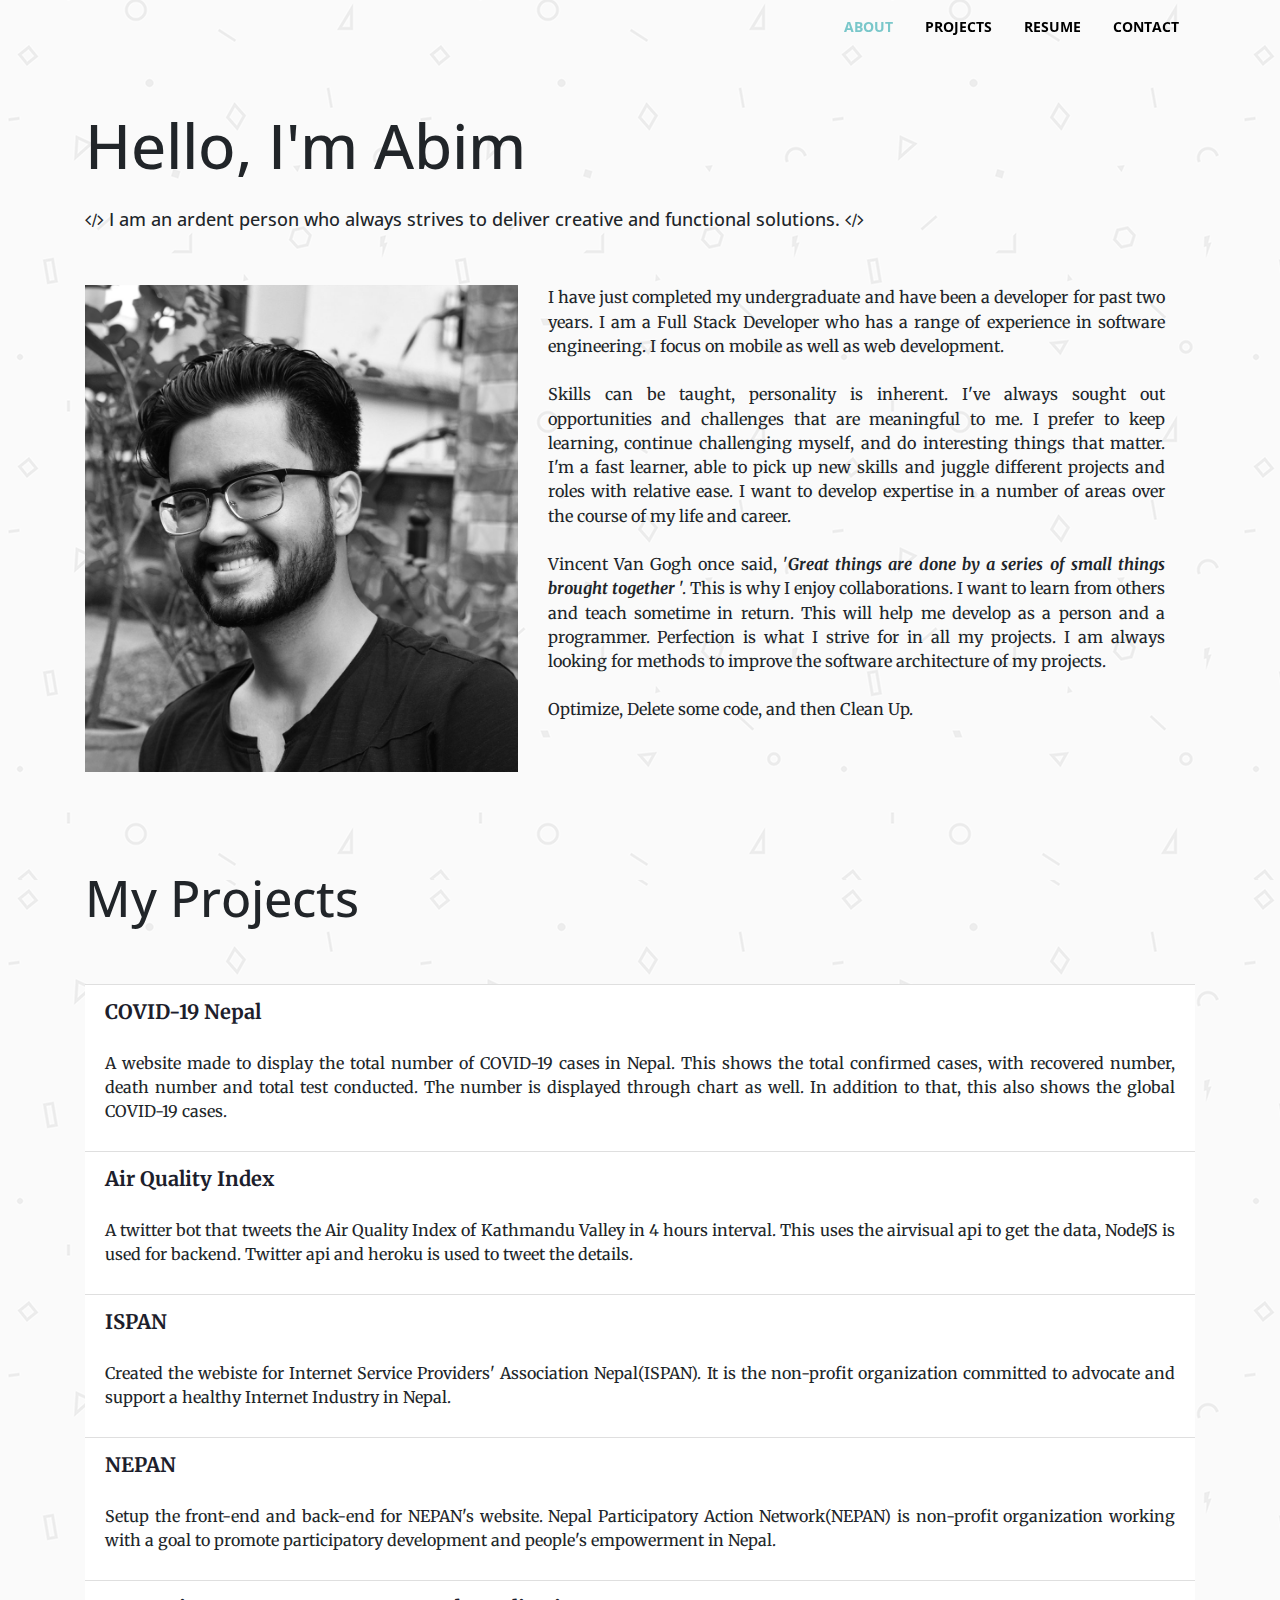
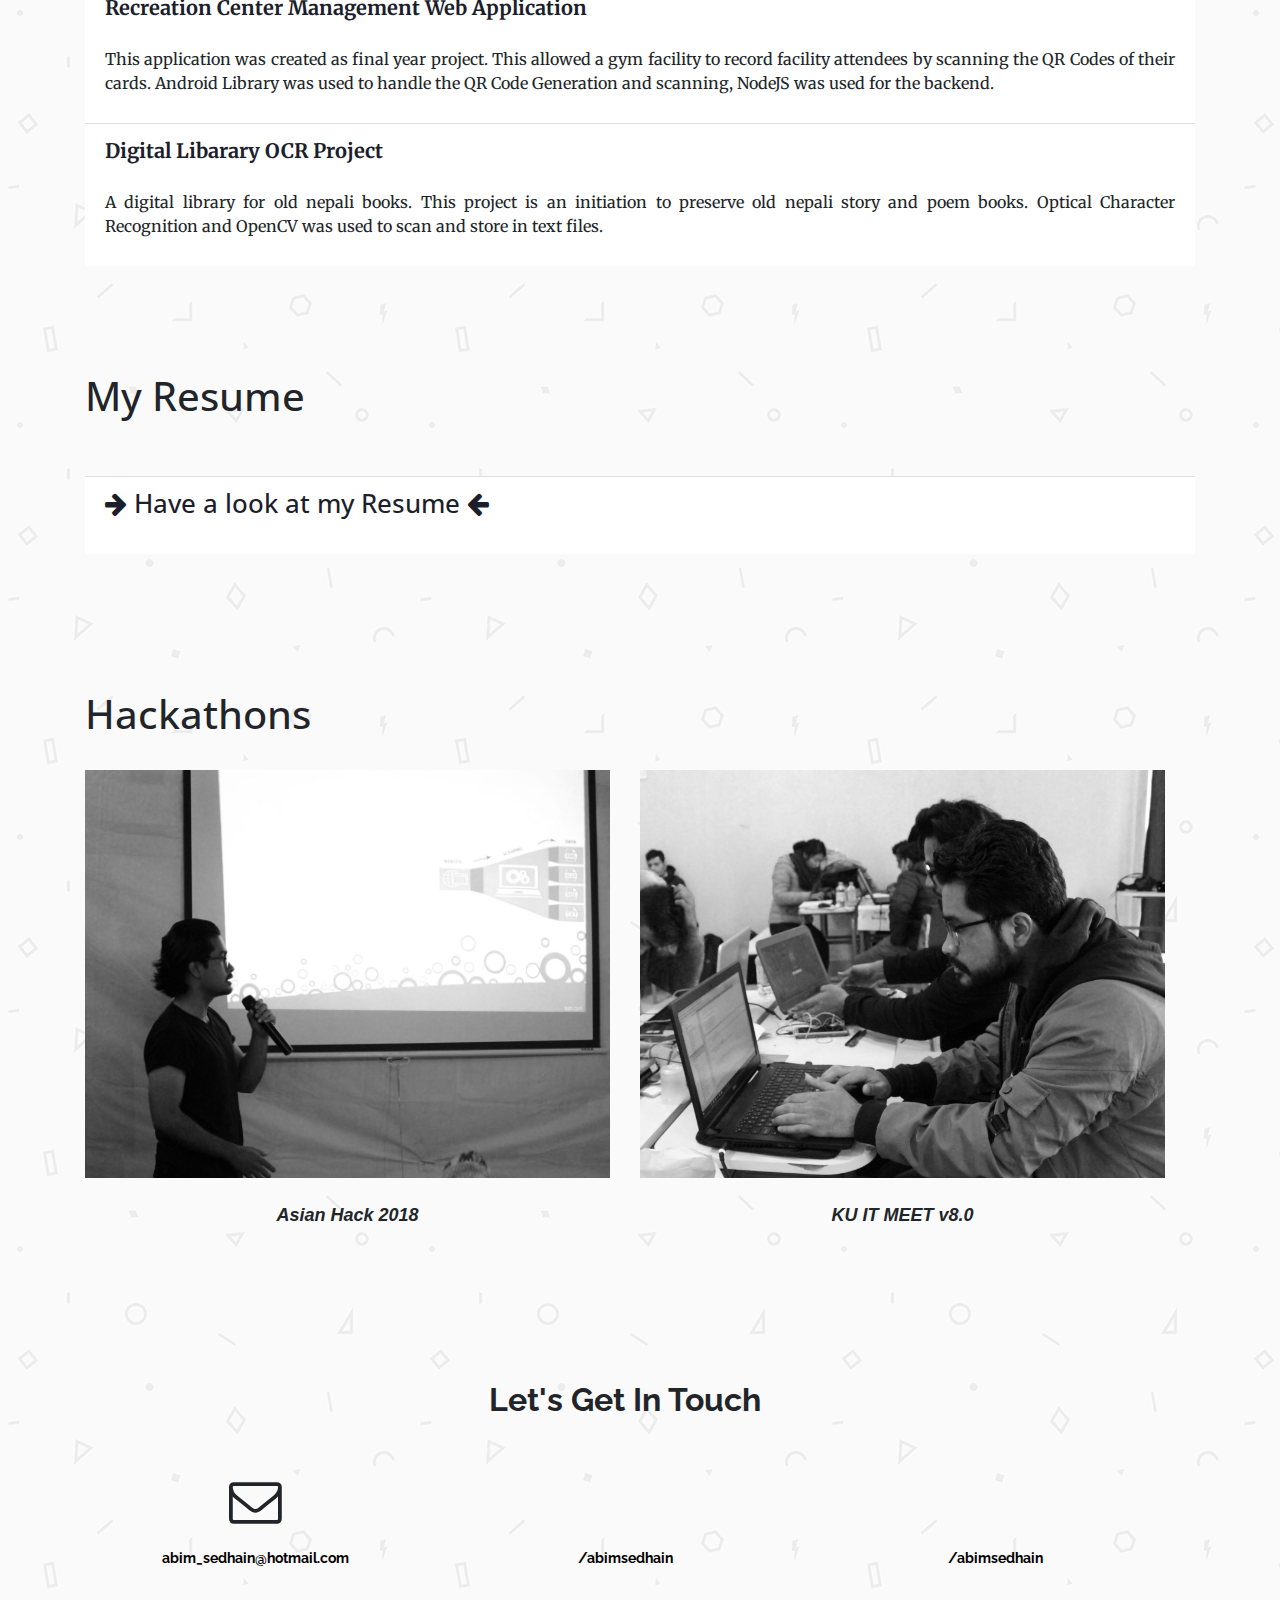
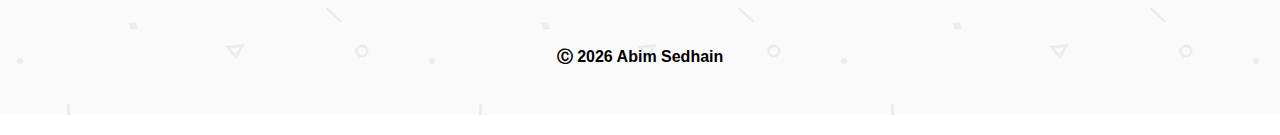
==== index.html @ 64b8253e "updated files to latest version" ====
<!DOCTYPE html>
<html lang="en">

<head>
    <meta charset="utf-8" />
    <meta name="viewport" content="width=device-width, initial-scale=1, shrink-to-fit=yes" />
    <meta name="description" content="Portfolio website, Length: 1 Page" />
    <meta name="author" content="Abim Sedhain" />
    <meta name="keywords" content="software developer, student, portfolio website, graduate student">
    <meta name="robots" content="follow">

    <title>Abim Sedhain</title>

    <!-- Bootstrap core CSS -->

    <link href="vendor/bootstrap/css/bootstrap.min.css" rel="stylesheet" />

    <link rel="icon" href="./favicon.ico" type="image/x-icon" />

    <!-- Custom fonts for this template -->
    <link href="vendor/font-awesome/css/font-awesome.min.css" rel="stylesheet" type="text/css" />
    <link href="https://fonts.googleapis.com/css?family=Open+Sans:300italic,400italic,600italic,700italic,800italic,400,300,600,700,800" rel="stylesheet" type="text/css" />
    <link href="https://fonts.googleapis.com/css?family=Merriweather:400,300,300italic,400italic,700,700italic,900,900italic" rel="stylesheet" type="text/css" />

    <link href="https://fonts.googleapis.com/css?family=Raleway&display=swap" rel="stylesheet" />

    <!-- Custom styles for this template -->
    <link href="./main.css" rel="stylesheet" />

    <link rel="stylesheet" href="css/style.css" />

</head>

<body id="page-top">
    <!-- Navigation -->
    <nav class="navbar navbar-expand-lg navbar-light fixed-top" id="mainNav">
        <div class="container">
            <!-- <a class="navbar-brand js-scroll-trigger" href="#page-top">Start Bootstrap</a> -->

            <button class="navbar-toggler navbar-toggler-right" type="button" data-toggle="collapse" data-target="#navbarResponsive" aria-controls="navbarResponsive" aria-expanded="false" aria-label="Toggle navigation">
        <span class="navbar-toggler-icon"></span>
      </button>
            <div class="collapse navbar-collapse" id="navbarResponsive">
                <ul class="navbar-nav ml-auto">
                    <li class="nav-item">
                        <a class="nav-link js-scroll-trigger" href="#me">About</a>
                    </li>

                    <li class="nav-item">
                        <a class="nav-link js-scroll-trigger" href="#project">Projects</a>
                    </li>

                    <li class="nav-item">
                        <a class="nav-link js-scroll-trigger" href="#resume">Resume</a>
                    </li>

                    <li class="nav-item">
                        <a class="nav-link js-scroll-trigger" href="#contact">Contact</a>
                    </li>
                </ul>
            </div>
        </div>
    </nav>
    <!--NEW IDEA FOR WEBSITE-->

    <section id="me">
        <div class="container" id="main_header">
            <div class="row">
                <h1 class="intro">Hello, I'm Abim</h1>
                <h3 class="text-justify" id="sub-introo">
                    <i class="fa fa-code fa-1x mb-3 sr-contact"></i> I am an ardent person who always strives to deliver creative and functional solutions.
                    <i class="fa fa-code fa-1x mb-3 sr-contact"></i>
                </h3>
            </div>
        </div>
        <br /><br /><br />
        <div class="container">
            <div class="row" id="about_me">
                <div class="col-sm-5">
                    <img src="img/profile.jpg" alt="profile_image" class="prof" />
                </div>

                <div class="col-sm-7">
                    <p class="text-justify" id="my_details">
                        I have just completed my undergraduate and have been a developer for past two years. I am a Full Stack Developer who has a range of experience in software engineering. I focus on mobile as well as web development.
                        <br /><br /> Skills can be taught, personality is inherent. I've always sought out opportunities and challenges that are meaningful to me. I prefer to keep learning, continue challenging myself, and do interesting things that matter.
                        I'm a fast learner, able to pick up new skills and juggle different projects and roles with relative ease. I want to develop expertise in a number of areas over the course of my life and career.
                        <br /><br /> Vincent Van Gogh once said, '<i><strong>Great things are done by a series of small things brought
                together</strong> </i>'. This is why I enjoy collaborations. I want to learn from others and teach sometime in return. This will help me develop as a person and a programmer. Perfection is what I strive for in all my projects. I am always
                        looking for methods to improve the software architecture of my projects.

                        <br /><br /> Optimize, Delete some code, and then Clean Up.
                    </p>
                </div>
            </div>
        </div>
    </section>

    <section id="project">
        <div class="container">
            <h1 class="subfields" id="p0">My Projects</h1>
            <br /><br />
            <ul class="list-group list-group-flush">
                <li class="list-group-item">
                    <a href="https://covidnepal.herokuapp.com/">
                        <span id="p1"> COVID-19 Nepal</span></a>
                    <br /><br />
                    <p class="text-justify">
                        A website made to display the total number of COVID-19 cases in Nepal. This shows the total confirmed cases, with recovered number, death number and total test conducted. The number is displayed through chart as well. In addition to that, this also shows
                        the global COVID-19 cases.
                    </p>
                </li>

                <li class="list-group-item">
                    <a href="https://twitter.com/ktm_aqi">
                        <span id="p2">Air Quality Index</span>
                    </a>
                    <br /><br />
                    <p class="text-justify">
                        A twitter bot that tweets the Air Quality Index of Kathmandu Valley in 4 hours interval. This uses the airvisual api to get the data, NodeJS is used for backend. Twitter api and heroku is used to tweet the details.
                    </p>
                </li>

                <li class="list-group-item">
                    <a href="https://ispan.net.np/"> <span id="p3"> ISPAN </span></a>
                    <br /><br />
                    <p class="text-justify">
                        Created the webiste for Internet Service Providers' Association Nepal(ISPAN). It is the non-profit organization committed to advocate and support a healthy Internet Industry in Nepal.
                    </p>
                </li>

                <li class="list-group-item">
                    <a href="#"> <span id="p4"> NEPAN </span></a>
                    <br /><br />
                    <p class="text-justify">
                        Setup the front-end and back-end for NEPAN's website. Nepal Participatory Action Network(NEPAN) is non-profit organization working with a goal to promote participatory development and people's empowerment in Nepal.
                    </p>
                </li>

                <li class="list-group-item">
                    <a href="#">
                        <span id="p5"> Recreation Center Management Web Application</span></a>
                    <br /><br />
                    <p class="text-justify">
                        This application was created as final year project. This allowed a gym facility to record facility attendees by scanning the QR Codes of their cards. Android Library was used to handle the QR Code Generation and scanning, NodeJS was used for the backend.
                    </p>
                </li>

                <li class="list-group-item">
                    <a href="#"> <span id="p6"> Digital Libarary OCR Project </span></a>
                    <br /><br />
                    <p class="text-justify">
                        A digital library for old nepali books. This project is an initiation to preserve old nepali story and poem books. Optical Character Recognition and OpenCV was used to scan and store in text files.
                    </p>
                </li>
            </ul>
        </div>
    </section>

    <section id="resume">
        <div class="container">
            <h1 class="subfields">My Resume</h1>
            <br /><br />
            <ul class="list-group list-group-flush">
                <li class="list-group-item">
                    <a href="resume/Resume.pdf">
                        <h3 class="sub-intro">
                            <i class="fa fa-arrow-right fa-1x mb-3 sr-contact"></i> Have a look at my Resume
                            <i class="fa fa-arrow-left fa-1x mb-3 sr-contact"></i>
                        </h3>
                    </a>
                </li>
            </ul>
        </div>
    </section>

    <section id="photos">
        <div class="container" id="sub_photos">
            <h1 class="subfields">Hackathons</h1>
            <br />
            <div class="row">
                <div class="col">
                    <img src="img/hackathon1.jpg" alt="Asian Hack 2018" class="prof" />
                </div>
                <div class="col">
                    <img src="img/hackathon2.jpg" alt="KU IT Meet v8.0" class="prof" />
                </div>
            </div>
            <br />
            <div class="row">
                <div class="col">
                    <p class="text-center" id="hackathon">Asian Hack 2018</p>
                </div>

                <div class="col">
                    <p class="text-center" id="hackathon">KU IT MEET v8.0</p>
                </div>
            </div>
        </div>
    </section>

    <!--CONTACT SECTION-->

    <section id="contact">
        <div class="container">
            <div class="row">
                <div class="col-lg-8 mx-auto text-center">
                    <h2 class="section-heading" id="intouch">Let's Get In Touch</h2>
                    <br /><br />
                </div>
            </div>

            <div class="row raleway-projects">
                <!--MAIL SECTION-->
                <div class="col-lg-4 mr-auto text-center">
                    <i class="fa fa-envelope-o fa-3x mb-3 sr-contact"></i>
                    <p>
                        <a id="mail" href="mailto:abim_sedhain@hotmail.com">abim_sedhain@hotmail.com</a>
                    </p>
                </div>
                <!--LINKEDIN SECTION-->
                <div class="col-lg-4 ml-auto text-center">
                    <i class="fa fa-linkedin-square fa-3x mb-3 sr-contact"></i>
                    <p>
                        <a id="linkedin" href="https://www.linkedin.com/in/abimsedhain/" target="_blank" rel="noopener">/abimsedhain</a>
                    </p>
                </div>
                <!--GITHUB SECTION-->
                <div class="col-lg-4 mr-auto text-center">
                    <i class="fa fa-github fa-3x mb-3 sr-contact"></i>
                    <p>
                        <a id="github" href="https://github.com/abimsedhain" target="_blank" rel="noopener">/abimsedhain</a>
                    </p>
                </div>
            </div>
        </div>
    </section>

    <p class="copyright"> &#9400;
        <span id="fullYear"></span> Abim Sedhain
    </p>

    <!-- Bootstrap core JavaScript -->
    <script src="vendor/jquery/jquery.min.v3.5.1.js"></script>

    <script src="vendor/bootstrap/js/bootstrap.bundle.min.js"></script>

    <!-- Plugin JavaScript -->
    <script src="vendor/jquery-easing/jquery.easing.min.js"></script>
    <script src="vendor/scrollreveal/scrollreveal.min.js"></script>

    <!-- Custom scripts for this template -->
    <script src="js/creative.min.js"></script>
    <script src="js/app.js"></script>
</body>

</html>
---- main.css ----
body,
html {
  width: 100%;
  height: 100%;
background-image: url("../img/geometry.png"); }

body {
  font-family: 'Merriweather', 'Helvetica Neue', Arial, sans-serif; }

hr {
  max-width: 50px;
  border-width: 3px;
  border-color: #79c7ca; }

hr.light {
  border-color: #f4f4f4; }

a {
  color: #1d1e2c;
  -webkit-transition: all 0.2s;
  -moz-transition: all 0.2s;
  transition: all 0.2s; }
  a:hover {
    color: #106299; }

h1,
h2,
h3,
h4,
h5,
h6 {
  font-family: 'Open Sans', 'Helvetica Neue', Arial, sans-serif; }

.intro{
  font-size:3.9em !important;
  margin-left: 15px;
}

.sub-intro{
  font-size:1.6em !important;
}

#sub-introo{
  font-size:1.1em !important;
  margin-left: 15px;
  margin-top:18px;

}

#my_details{
  font-size:1.01em !important;
}

.prof{
  height:100% !important;
  width: 100% !important;
}

.row{
  width:100%;
}


.bio-paragraph{
  font-family: 'Raleway', sans-serif;
  font-size: 95% !important;
}

.main-intro{
  text-shadow: 2px 4px 3px rgba(0,0,0,0.5);
}

.subheading-intro{
  text-shadow: 2px 4px 3px rgba(0,0,0,0.3);
  font-size: 110% !important;
}

.emphasize{
  color:#106299;
  font-weight: bold;
}

.new-bg{
  background-color: #79C7CA;
}

.raleway{
  font-family: 'Raleway', sans-serif !important;
}

.raleway-big{
    font-family: 'Raleway', sans-serif !important;
    font-weight: bold;
}

.raleway-projects{
    font-family: 'Raleway', sans-serif !important;
    font-size: 110% !important;
}

.text-lite{
  font-weight:lighter;
}

.skill-title{
  font-size: 110% !important;
}

.project-description{
  margin-left: 10px;
  margin-right: 10px;
}

.epro-list{
  text-align: center

}

.hint-text{
  font-size: 95%;
}

.portfolio-heading{
  padding-top: 50px;
}

.project-line{
  padding-top: 20px;
}

.bg-primary {
  background: rgb(69,169,218);
  background: linear-gradient(0deg, rgba(69,169,218,1) 0%, rgba(52,139,187,0.9612044646960347) 80%); }

.bg-dark {
  background: rgb(34,193,195);
background: linear-gradient(47deg, rgba(34,193,195,1) 0%, rgba(40,127,207,1) 27%, rgba(56,199,236,1) 96%); }

  .projects { background: rgb(201,201,201);
    background: linear-gradient(0deg, rgba(201,201,201,1) 0%, rgba(223,223,223,1) 37%, rgba(255,255,255,0.9612044646960347) 80%); 
}

.text-faded {
  color: rgba(255, 255, 255, 0.7); }

.modal-body{
  background-color: #f9f9f9;
}

.modal-title{
  font-weight:600;
}

.links-group{

  padding-bottom: 3%;
}

.project-link{
  text-align: left;
}

.pic-sub-title{
  text-align: center;
  padding-top: 1%;
  font-style: italic;
  color: #444444;
}

.project-link-second{
  text-align: left;
  padding-left: 5%;
}

.screen-shot{
  padding-top: 2%;
  width: 100%;
  height: auto;
  border-color: black;
  -webkit-filter: drop-shadow(5px 5px 5px #222 );
filter: drop-shadow(5px 5px 5px #222);
}

.mobile-screen-shot{
  height: auto;
  width: auto;
  max-width: 130px;
  float: left;
  padding-right: 5%;
  padding-top: 15px;
  padding-bottom: 10px;
}

.mobile-screen-shot-epro{
  height: auto;
  width: auto;
  max-width: 120px;
  float: left;
  padding-right: 5%;
  padding-top: 15px;
  padding-bottom: 10px;
}

.mobile-screen-shot-mappy{
  height: auto;
  width: auto;
  max-width: 120px;
  float: left;
  padding-right: 5%;
  padding-top: 5%;
}

.mobile-screen-shot-wireframe{
  height: auto;
  width: auto;
  max-width: 120px;
  float: left;
  /* margin: 10px 0px 0px 0px; */
  padding-right: 5%;
  padding-top: 15px;
  padding-bottom: 10px;
}

.mobile-ss-container{
  margin-left: 10%;
  margin-right: 4%;
  padding-top: 3%;
}

.resume-text{
  font-size: 140%;
}

.text-white{
  color: white;
}

.linkIcon{
  color: black;
}

.text-background-color{
  background: rgba(0, 0, 0, .5);
}

.text-enlarge{
  font-size: 110%;
}

.copyright{
  font-size: 90%;
  color: grey;
  text-align: center;
}

section {
  padding: 8rem 0; }

.section-heading {
  font-family: 'Raleway', sans-serif;
  margin-top: 0;
  font-size: 140%;
}

::-moz-selection {
  color: #f4f4f4;
  background: #212529;
  text-shadow: none; }

::selection {
  color: #f4f4f4;
  background: #212529;
  text-shadow: none; }

img::selection {
  color: #f4f4f4;
  background: transparent; }

img::-moz-selection {
  color: #f4f4f4;
  background: transparent; }

body {
  -webkit-tap-highlight-color: #212529; }

#mainNav {
  background-color: transparent;
  font-family: 'Open Sans', 'Helvetica Neue', Arial, sans-serif;
  -webkit-transition: all 0.2s;
  -moz-transition: all 0.2s;
  transition: all 0.2s; }
  #mainNav .navbar-brand {
    font-weight: 700;
    text-transform: uppercase;
    color: #79c7ca;
    font-family: 'Open Sans', 'Helvetica Neue', Arial, sans-serif; }
    #mainNav .navbar-brand:focus, #mainNav .navbar-brand:hover {
      color: #79c7ca; }
  #mainNav .navbar-nav > li.nav-item > a.nav-link,
  #mainNav .navbar-nav > li.nav-item > a.nav-link:focus {
    font-size: .9rem;
    font-weight: 700;
    text-transform: uppercase;
    color: #212529; }
    #mainNav .navbar-nav > li.nav-item > a.nav-link:hover,
    #mainNav .navbar-nav > li.nav-item > a.nav-link:focus:hover {
      color: #505355; }
    #mainNav .navbar-nav > li.nav-item > a.nav-link.active,
    #mainNav .navbar-nav > li.nav-item > a.nav-link:focus.active {
      color: #79c7ca !important;
      background-color: transparent; }
      #mainNav .navbar-nav > li.nav-item > a.nav-link.active:hover,
      #mainNav .navbar-nav > li.nav-item > a.nav-link:focus.active:hover {
        background-color: transparent; }
  @media (min-width: 992px) {

    #mainNav {
      border-color: transparent;
      background-color: transparent; }
      #mainNav .navbar-brand {
        color: rgba(255, 255, 255, 0.7); }
        #mainNav .navbar-brand:focus, #mainNav .navbar-brand:hover {
          color: #f4f4f4; }
      #mainNav .navbar-nav > li.nav-item > a.nav-link {
        padding: 0.5rem 1rem; }
      #mainNav .navbar-nav > li.nav-item > a.nav-link,
      #mainNav .navbar-nav > li.nav-item > a.nav-link:focus {
        color: black }
        #mainNav .navbar-nav > li.nav-item > a.nav-link:hover,
        #mainNav .navbar-nav > li.nav-item > a.nav-link:focus:hover {
          color: #0e103d; }
      #mainNav.navbar-shrink {
        border-bottom: 1px solid rgba(33, 37, 41, 0.1);
        background-color: #f4f4f4; }
        #mainNav.navbar-shrink .navbar-brand {
          color: #79c7ca; }
          #mainNav.navbar-shrink .navbar-brand:focus, #mainNav.navbar-shrink .navbar-brand:hover {
            color: #79c7ca; }
        #mainNav.navbar-shrink .navbar-nav > li.nav-item > a.nav-link,
        #mainNav.navbar-shrink .navbar-nav > li.nav-item > a.nav-link:focus {
          color: #212529; }
          #mainNav.navbar-shrink .navbar-nav > li.nav-item > a.nav-link:hover,
          #mainNav.navbar-shrink .navbar-nav > li.nav-item > a.nav-link:focus:hover {
            color: #79c7ca; } }

header.masthead {
  padding-top: 10rem;
  padding-bottom: calc(10rem - 56px);
  background-image: url("./img/header.jpg");
  background-position: center top;
  -webkit-background-size: cover;
  -moz-background-size: cover;
  -o-background-size: cover;
  background-size: cover; }
  header.masthead hr {
    margin-top: 30px;
    margin-bottom: 30px; }
  header.masthead h1 {
    font-size: 2rem; }
  header.masthead p {
    font-weight: 300; }
  @media (min-width: 768px) {
    header.masthead p {
      font-size: 1.15rem; } }
  @media (min-width: 992px) {

    .mobile-screen-shot{
      height: auto;
      width: auto;
      max-width: 200px;
      float: left;
      margin: 4px 10px 0px 0px;
      padding-right: 3%;
    }

    .mobile-screen-shot-wireframe{
      height: auto;
      width: auto;
      max-width: 250px;
      float: left;
      margin: 4px 10px 0px 0px;
      padding-right: 3%;
      padding-bottom: 3%;
    }

    .mobile-screen-shot-epro{
      height: auto;
      width: auto;
      max-width: 225px;
      float: left;
      margin: 4px 10px 0px 0px;
      padding-right: 3%;
      padding-bottom: 10px;
    }

    .mobile-screen-shot-mappy{
      height: auto;
      width: auto;
      max-width: 350px;
      float: left; margin: 4px 10px 0px 0px;
      padding-right: 3%;
    }

    .subheading-intro{
      text-shadow: 2px 4px 3px rgba(0,0,0,0.3);
      font-size: 125% !important;
    }

    .section-heading {
      font-family: 'Raleway', sans-serif;
      margin-top: 0;
      font-size: 200%;
    }

    .bio-paragraph{
      font-family: 'Raleway', sans-serif;
      font-size: 130% !important;
    }

    .skill-title{
      font-size: 150% !important;
    }

    .resume-text{
      font-size: 200%;
    }

    header.masthead {
      height: 100vh;
      min-height: 650px;
      padding-top: 0;
      padding-bottom: 0; }
      header.masthead h1 {
        font-size: 3rem; } }
  @media (min-width: 1200px) {
    header.masthead h1 {
      font-size: 4rem; } }

.service-box {
  max-width: 400px; }

.portfolio-box {
    /* position: relative; */
  /* display: block; */
  max-width: 650px;
  margin: 0 auto;
}
  .portfolio-box .portfolio-box-caption {
    position: absolute;
    bottom: 0;
    display: block;
    width: 100%;
    height: 100%;
    text-align: center;
    opacity: 0;
    color: #f4f4f4;
    background: rgba(121, 199, 202, 0.9);
    -webkit-transition: all 0.2s;
    -moz-transition: all 0.2s;
    transition: all 0.2s; }
    .portfolio-box .portfolio-box-caption .portfolio-box-caption-content {
      position: absolute;
      top: 50%;
      width: 100%;
      transform: translateY(-50%);
      text-align: center; }
      .portfolio-box .portfolio-box-caption .portfolio-box-caption-content .project-category,
      .portfolio-box .portfolio-box-caption .portfolio-box-caption-content .project-name {
        padding: 0 15px;
        font-family: 'Open Sans', 'Helvetica Neue', Arial, sans-serif; }
      .portfolio-box .portfolio-box-caption .portfolio-box-caption-content .project-category {
        font-size: 14px;
        font-weight: 600;
        text-transform: uppercase; }
      .portfolio-box .portfolio-box-caption .portfolio-box-caption-content .project-name {
        font-size: 18px; }
  .portfolio-box:hover .portfolio-box-caption {
    opacity: 1; }
  .portfolio-box:focus {
    outline: none; }
  @media (min-width: 768px) {
    .portfolio-box .portfolio-box-caption .portfolio-box-caption-content .project-category {
      font-size: 16px; }
    .portfolio-box .portfolio-box-caption .portfolio-box-caption-content .project-name {
      font-size: 22px; }
       }



.text-primary {
  color: #0b3c5d !important; }

.btn {
  font-weight: 700;
  text-transform: uppercase;
  border: none;
  border-radius: 300px;
  font-family: 'Open Sans', 'Helvetica Neue', Arial, sans-serif; }

.btn-xl {
  padding: 1rem 2rem; }

.btn-primary {
  background-color: #79c7ca;
  border-color: #79c7ca; }
  .btn-primary:hover, .btn-primary:focus, .btn-primary:active {
    color: #f4f4f4;
    background-color: #0b3c5d !important; }


    
#me{
  margin-top: -20px;
  margin-bottom: -160px;
}

#main_header{
  margin-bottom: -40px;
}

#project{
  margin-bottom: -150px;
}

#resume{
  margin-bottom: -120px;
}

#contact{
  margin-bottom: -220px;
}

#sub_photos{
  margin-bottom: -120px;
}
---- css/style.css ----
#p1,
#p2,
#p3,
#p4,
#p5,
#p6 {
    font-size: 20px;
    font-weight: bolder;
}

.copyright {
    margin-top: 150px;
    font-size: 16px;
    font-weight: bold;
    color: black;
    font-family: Arial, Helvetica, sans-serif;
}

#mail,
#linkedin,
#github {
    font-size: 14px;
    font-weight: bold;
    color: black;
}

#intouch {
    font-weight: bolder;
}

#p0 {
    font-size: 50px;
}

#hackathon {
    font-size: 18px;
    font-style: italic;
    font-weight: bold;
    font-family: Arial, Helvetica, sans-serif;
    text-align: center;
}
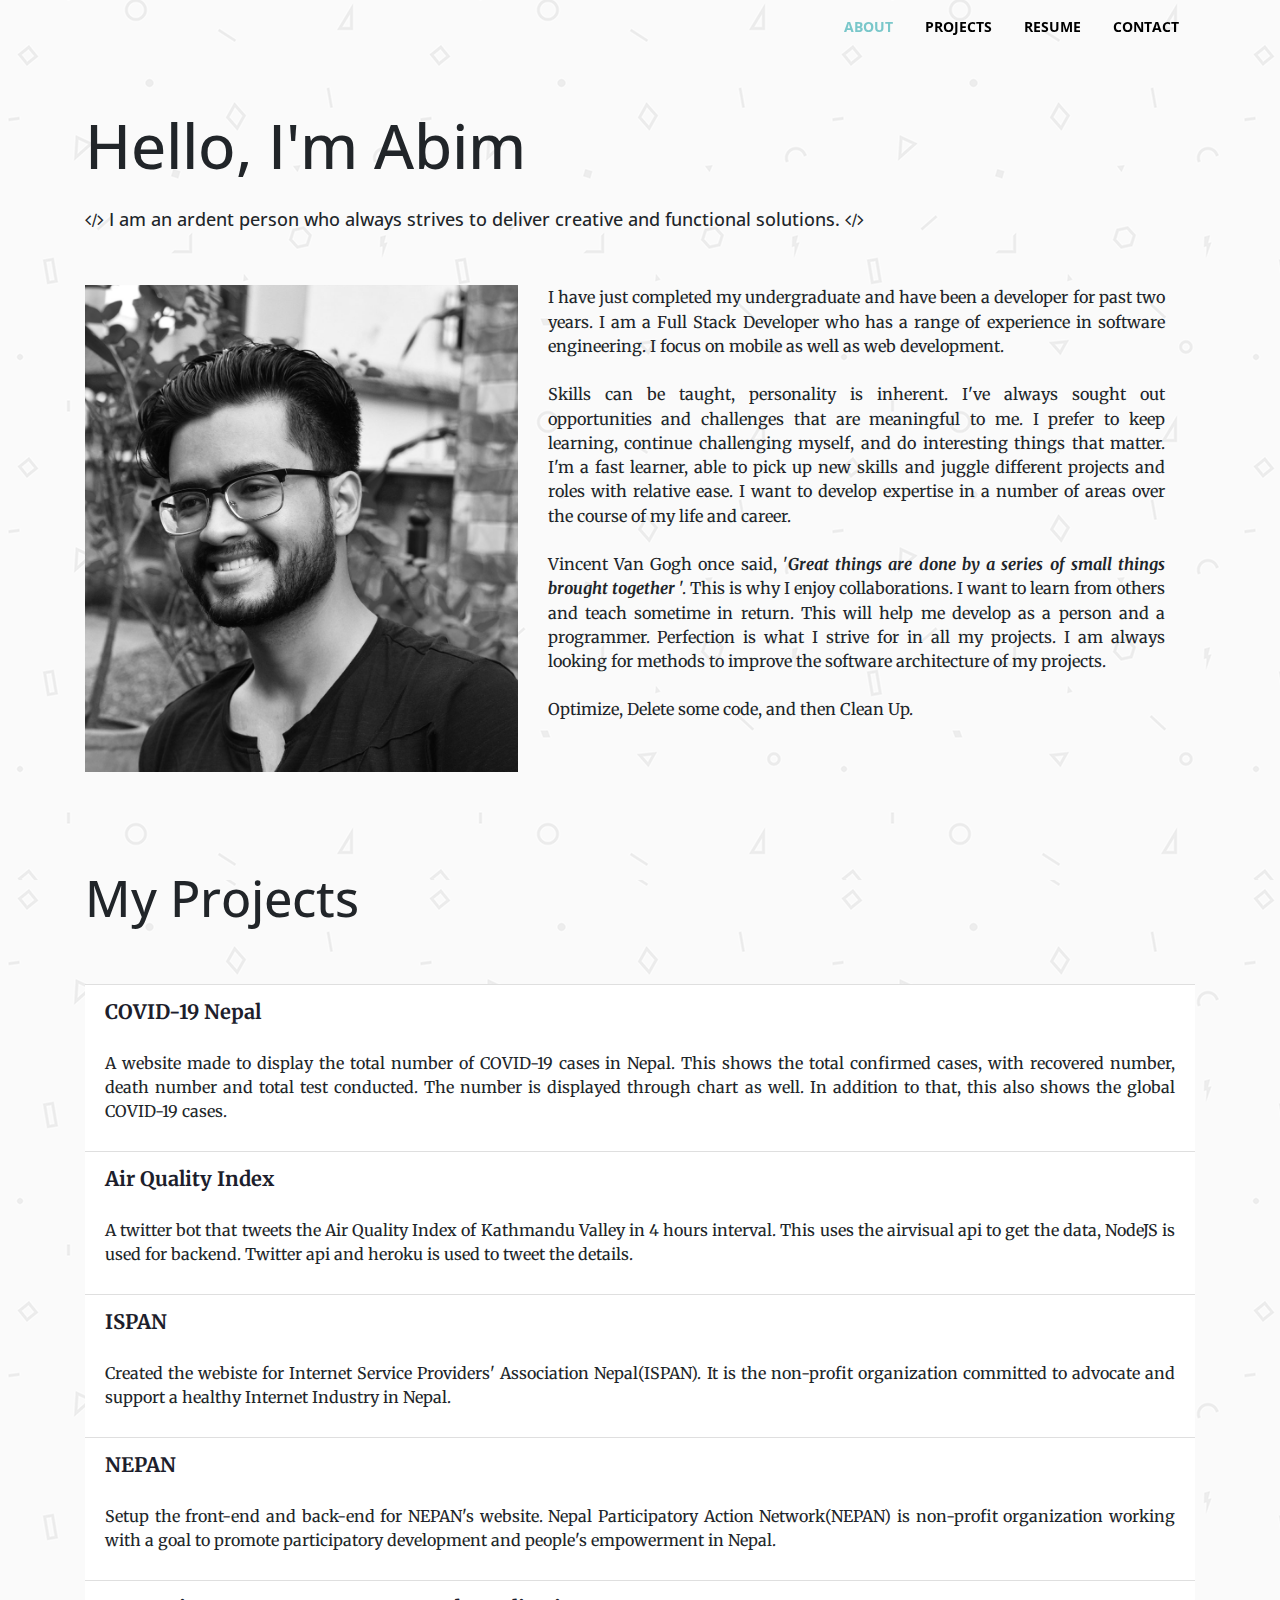
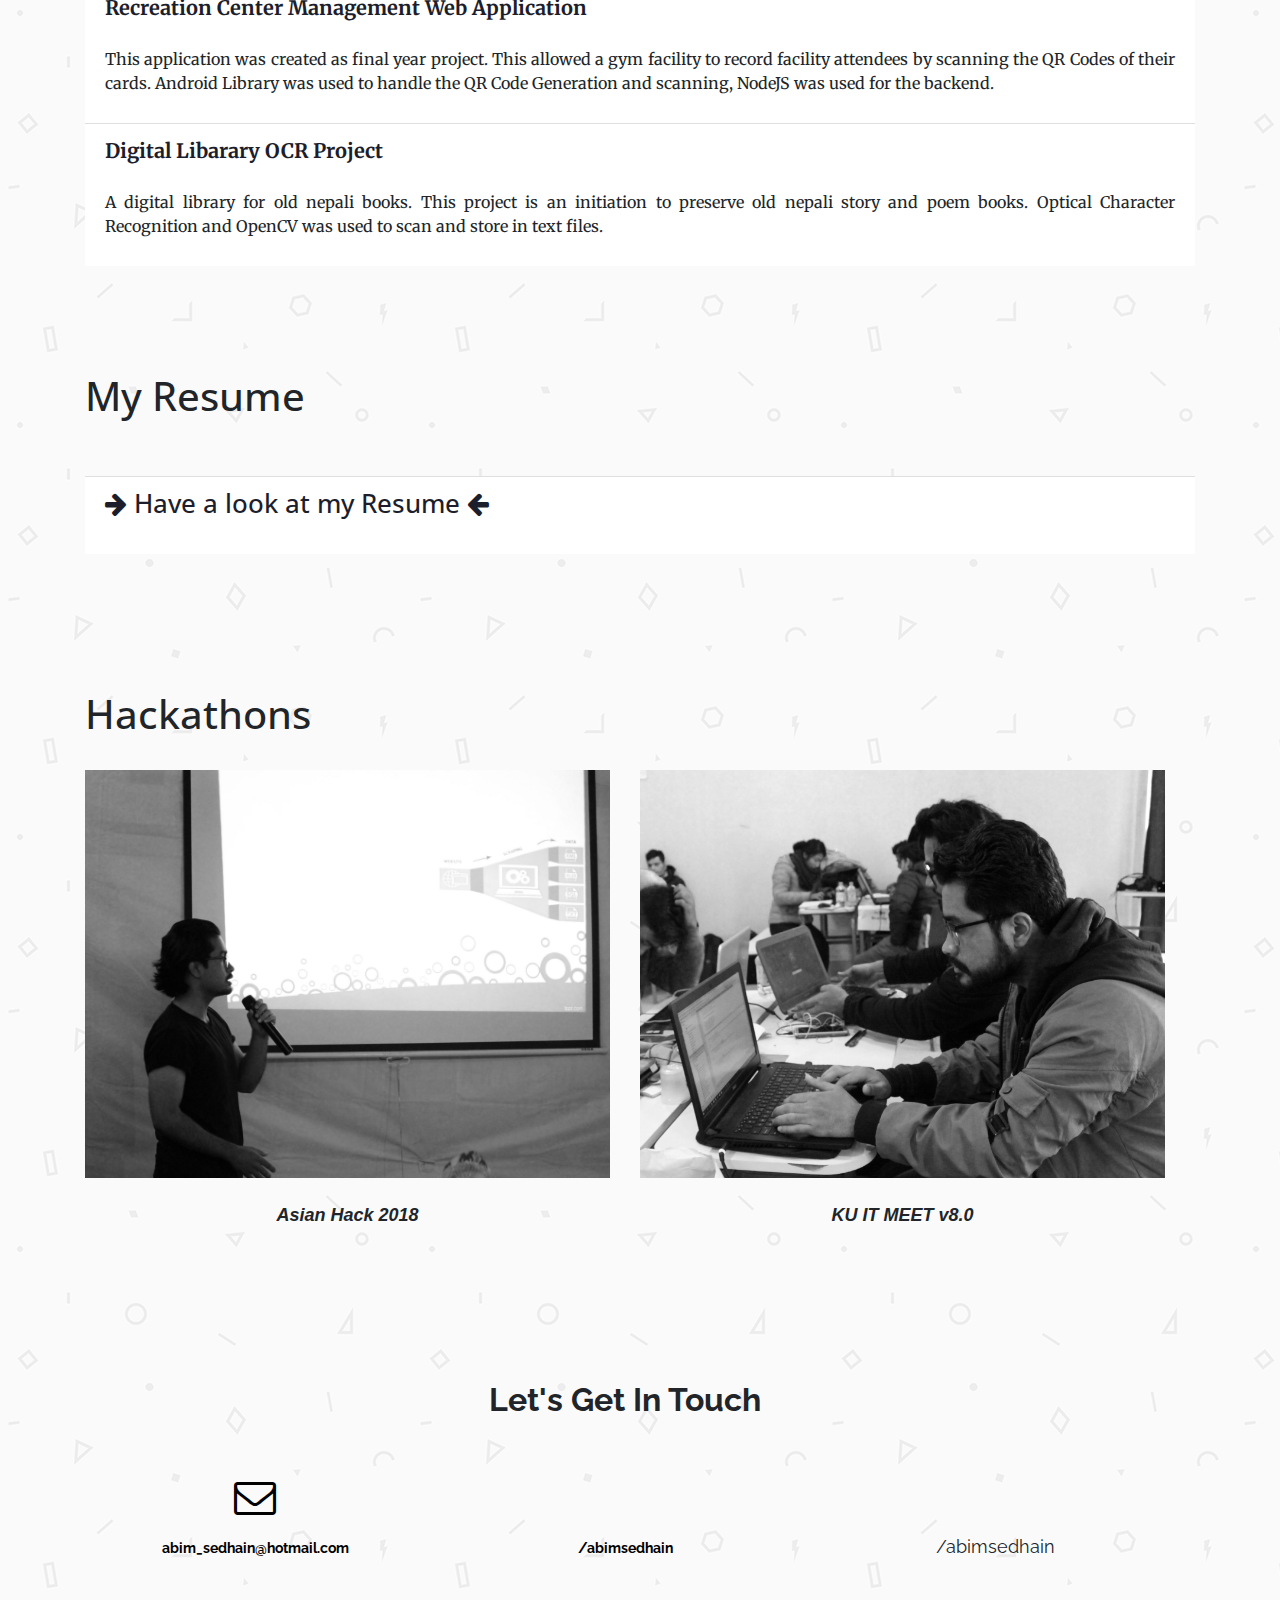
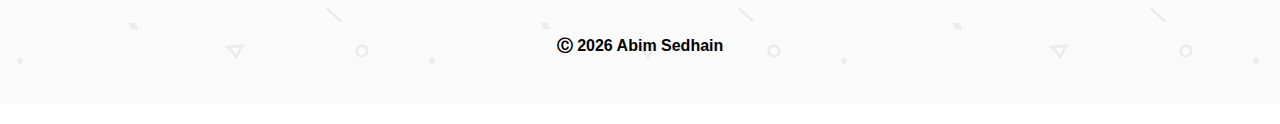
==== commit b89cbaad: "fix(button): changed button style" ====
--- a/index.html
+++ b/index.html
@@ -189,11 +189,11 @@
             <br />
             <div class="row">
                 <div class="col">
-                    <p class="text-center" id="hackathon">Asian Hack 2018</p>
-                </div>
-
-                <div class="col">
-                    <p class="text-center" id="hackathon">KU IT MEET v8.0</p>
+                    <p class="text-center" id="hackathon1">Asian Hack 2018</p>
+                </div>
+
+                <div class="col">
+                    <p class="text-center" id="hackathon2">KU IT MEET v8.0</p>
                 </div>
             </div>
         </div>
@@ -213,25 +213,33 @@
             <div class="row raleway-projects">
                 <!--MAIL SECTION-->
                 <div class="col-lg-4 mr-auto text-center">
-                    <i class="fa fa-envelope-o fa-3x mb-3 sr-contact"></i>
+                    <a id="mail" href="mailto:abim_sedhain@hotmail.com">
+                        <i class="fa fa-envelope-o fa-3x mb-3 sr-contact"></i>
+                    </a>
                     <p>
                         <a id="mail" href="mailto:abim_sedhain@hotmail.com">abim_sedhain@hotmail.com</a>
                     </p>
                 </div>
                 <!--LINKEDIN SECTION-->
                 <div class="col-lg-4 ml-auto text-center">
-                    <i class="fa fa-linkedin-square fa-3x mb-3 sr-contact"></i>
+                    <a id="linkedin" href="https://www.linkedin.com/in/abimsedhain/" target="_blank" rel="noopener">
+                        <i class="fa fa-linkedin-square fa-3x mb-3 sr-contact"></i>
+                    </a>
                     <p>
                         <a id="linkedin" href="https://www.linkedin.com/in/abimsedhain/" target="_blank" rel="noopener">/abimsedhain</a>
                     </p>
                 </div>
                 <!--GITHUB SECTION-->
                 <div class="col-lg-4 mr-auto text-center">
-                    <i class="fa fa-github fa-3x mb-3 sr-contact"></i>
+                    <a id="github" href="https://github.com/abimsedhain" target="_blank" rel="noopener">
+                        <i class="fa fa-github fa-3x mb-3 sr-contact"></i>
+                    </a>
                     <p>
-                        <a id="github" href="https://github.com/abimsedhain" target="_blank" rel="noopener">/abimsedhain</a>
-                    </p>
-                </div>
+                        <a id="github" href="https://github.com/abimsedhain" target="_blank" rel="noopener"></a>/abimsedhain</a>
+                    </p>
+                </div>
+
+
             </div>
         </div>
     </section>
--- a/css/style.css
+++ b/css/style.css
@@ -32,10 +32,16 @@
     font-size: 50px;
 }
 
-#hackathon {
+#hackathon1,
+#hackathon2 {
     font-size: 18px;
     font-style: italic;
     font-weight: bold;
     font-family: Arial, Helvetica, sans-serif;
     text-align: center;
+}
+
+.map {
+    height: 100vh;
+    width: 50vw;
 }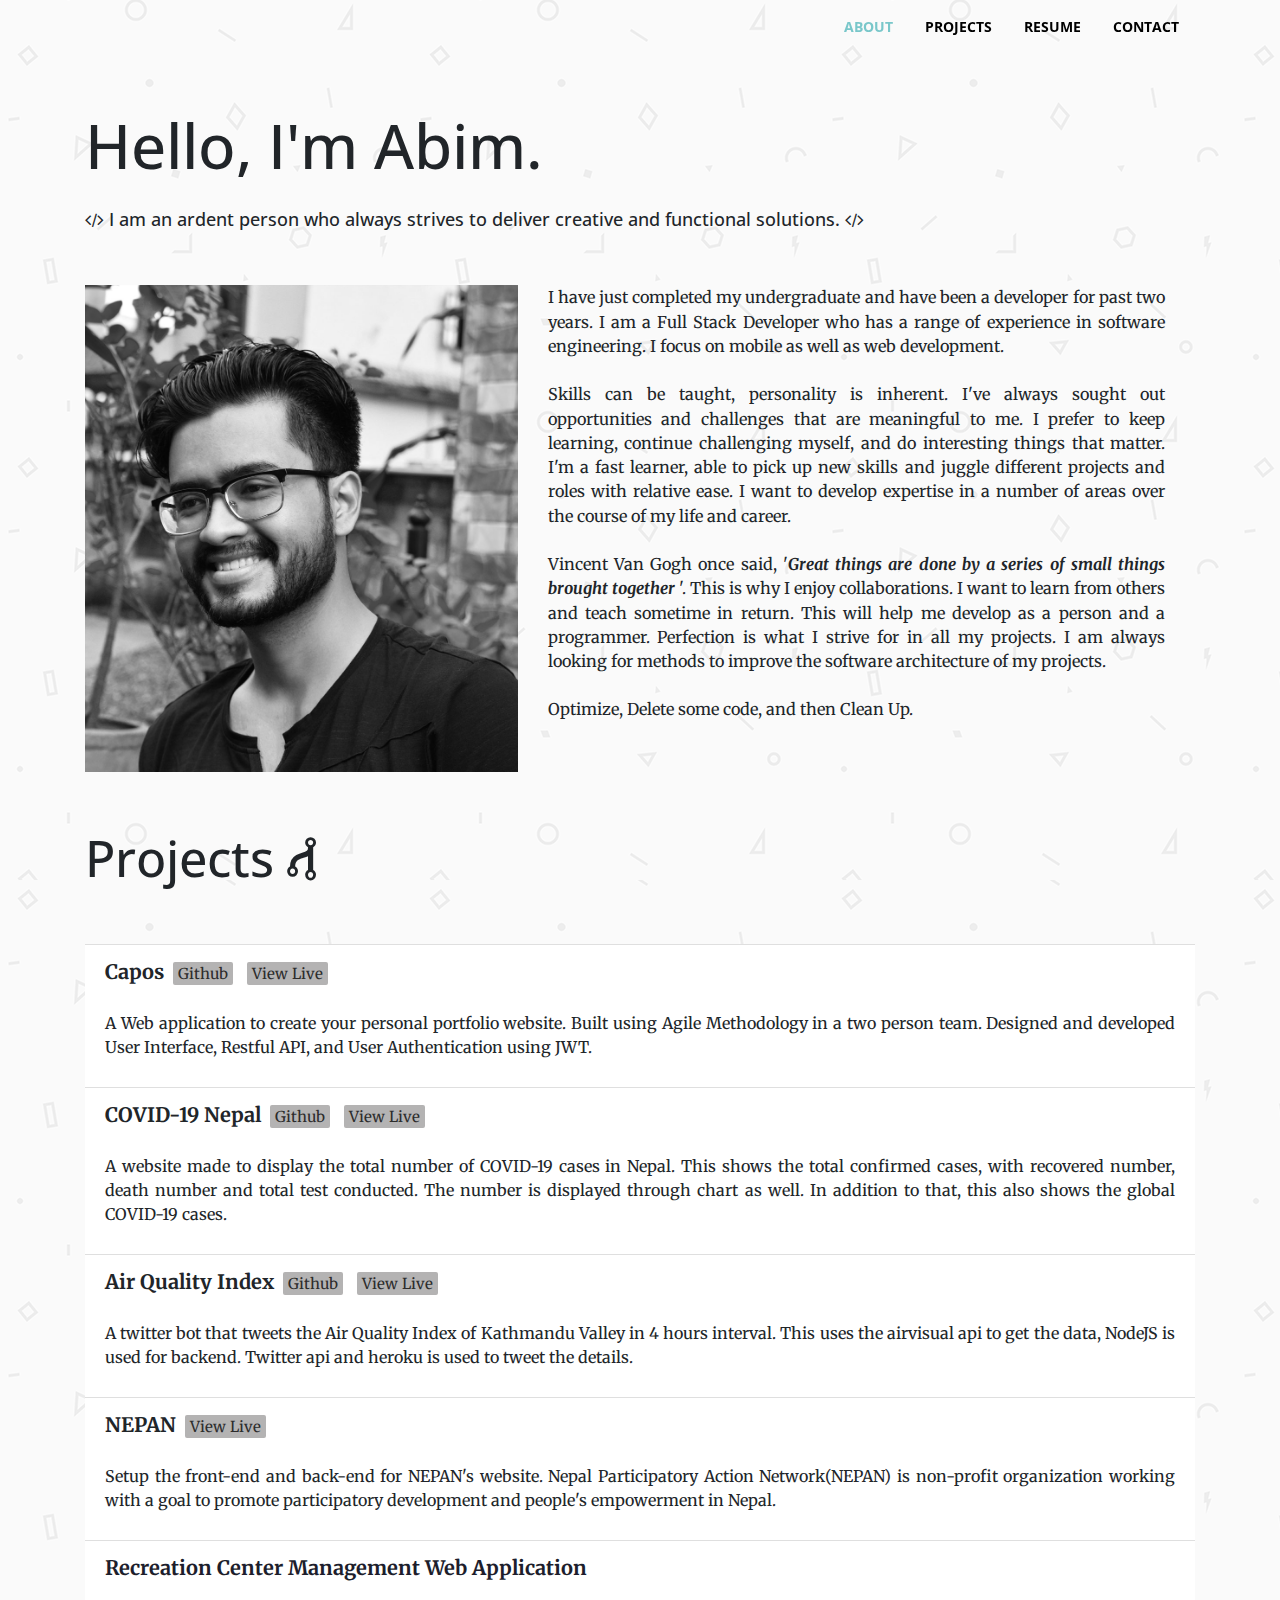
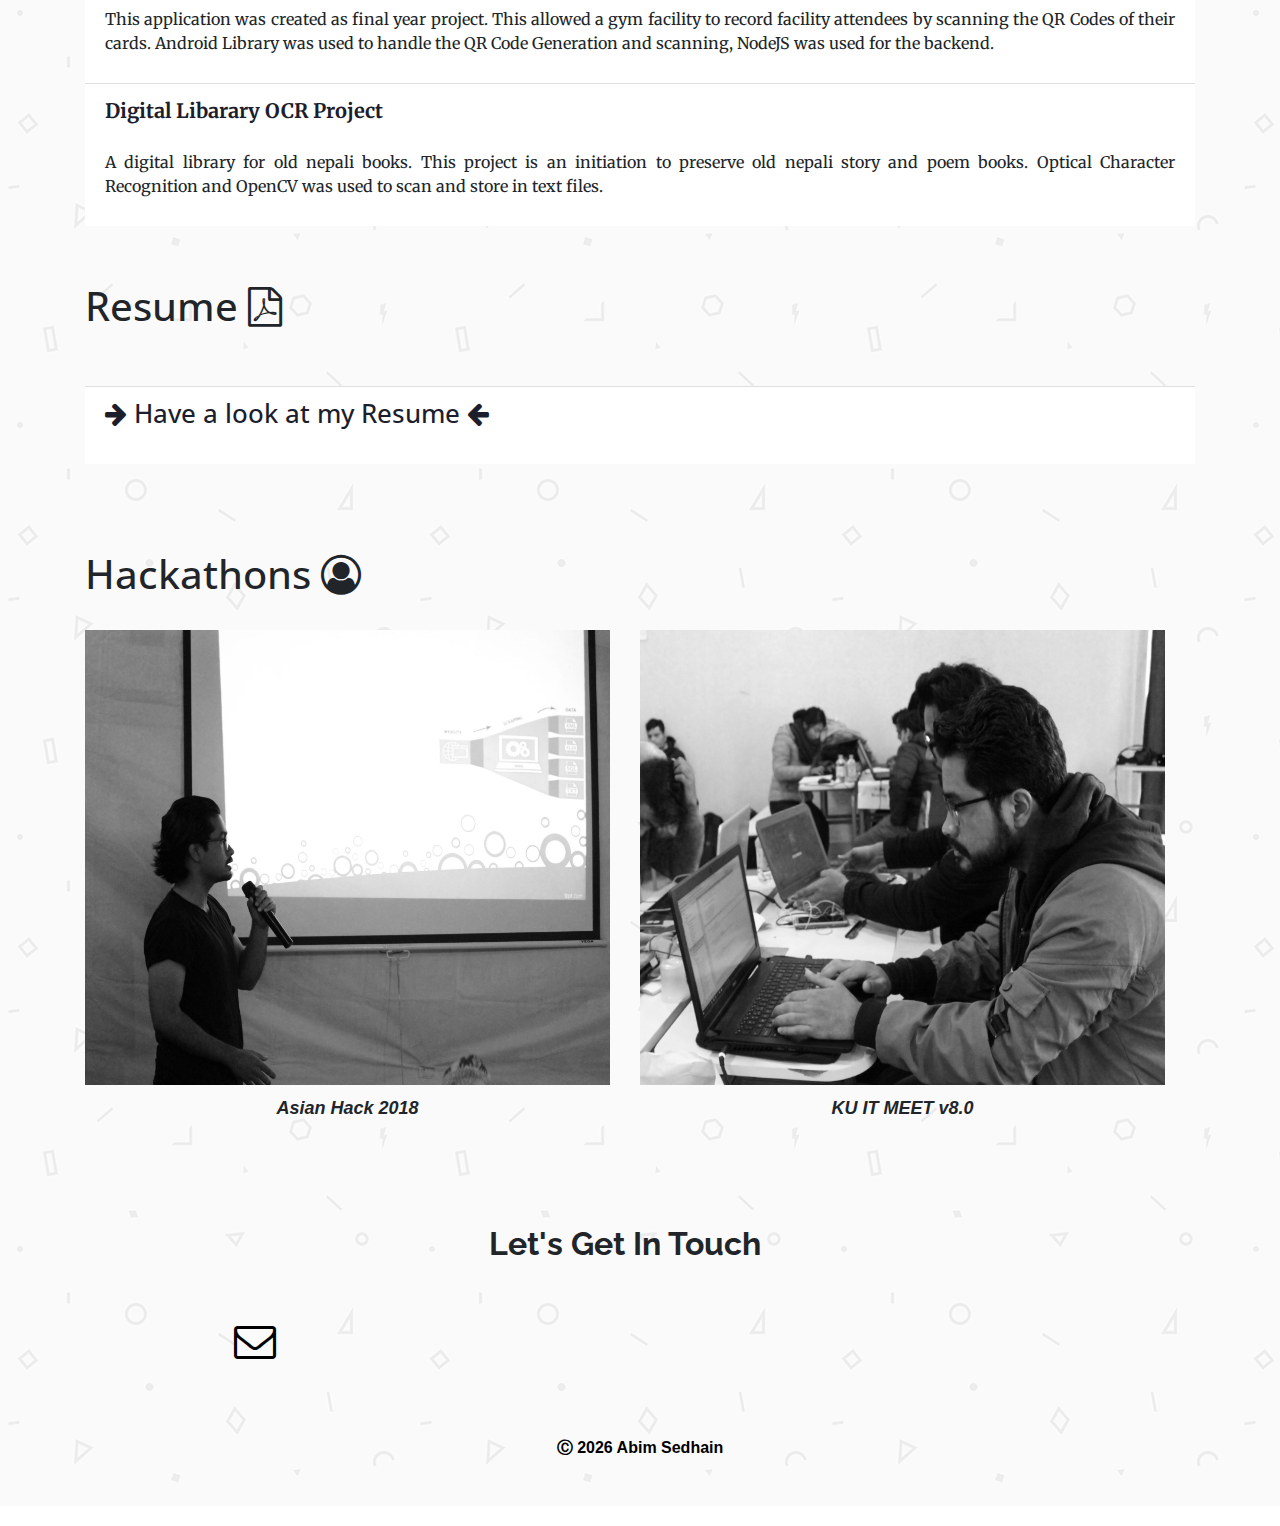
==== commit 9d50e903: "update 07/25" ====
--- a/index.html
+++ b/index.html
@@ -66,7 +66,7 @@
     <section id="me">
         <div class="container" id="main_header">
             <div class="row">
-                <h1 class="intro">Hello, I'm Abim</h1>
+                <h1 class="intro">Hello, I'm Abim.</h1>
                 <h3 class="text-justify" id="sub-introo">
                     <i class="fa fa-code fa-1x mb-3 sr-contact"></i> I am an ardent person who always strives to deliver creative and functional solutions.
                     <i class="fa fa-code fa-1x mb-3 sr-contact"></i>
@@ -76,11 +76,11 @@
         <br /><br /><br />
         <div class="container">
             <div class="row" id="about_me">
-                <div class="col-sm-5">
+                <div class="col-md-5">
                     <img src="img/profile.jpg" alt="profile_image" class="prof" />
                 </div>
 
-                <div class="col-sm-7">
+                <div class="col-md-7">
                     <p class="text-justify" id="my_details">
                         I have just completed my undergraduate and have been a developer for past two years. I am a Full Stack Developer who has a range of experience in software engineering. I focus on mobile as well as web development.
                         <br /><br /> Skills can be taught, personality is inherent. I've always sought out opportunities and challenges that are meaningful to me. I prefer to keep learning, continue challenging myself, and do interesting things that matter.
@@ -98,12 +98,34 @@
 
     <section id="project">
         <div class="container">
-            <h1 class="subfields" id="p0">My Projects</h1>
+            <h1 class="subfields" id="p0">Projects <i class="fa fa-code-fork fa-1x fa-rotate-180"></i></h1>
             <br /><br />
             <ul class="list-group list-group-flush">
-                <li class="list-group-item">
+
+                <li class="list-group-item">
+                    <span id="p1">Capos</span>
+                    <a href="#">
+                        <span id="code">Github</span>
+                    </a>
+                    <a href="https://capos.netlify.app/">
+                        <span id="live">View Live</span>
+                    </a>
+
+                    <br /><br />
+                    <p class="text-justify">
+                        A Web application to create your personal portfolio website. Built using Agile Methodology in a two person team. Designed and developed User Interface, Restful API, and User Authentication using JWT.
+                    </p>
+                </li>
+
+
+                <li class="list-group-item">
+                    <span id="p1">COVID-19 Nepal</span>
                     <a href="https://covidnepal.herokuapp.com/">
-                        <span id="p1"> COVID-19 Nepal</span></a>
+                        <span id="code">Github</span>
+                    </a>
+                    <a href="https://covidnepal.herokuapp.com/">
+                        <span id="live">View Live</span>
+                    </a>
                     <br /><br />
                     <p class="text-justify">
                         A website made to display the total number of COVID-19 cases in Nepal. This shows the total confirmed cases, with recovered number, death number and total test conducted. The number is displayed through chart as well. In addition to that, this also shows
@@ -112,8 +134,12 @@
                 </li>
 
                 <li class="list-group-item">
+                    <span id="p1">Air Quality Index</span>
                     <a href="https://twitter.com/ktm_aqi">
-                        <span id="p2">Air Quality Index</span>
+                        <span id="code">Github</span>
+                    </a>
+                    <a href="https://twitter.com/ktm_aqi">
+                        <span id="live">View Live</span>
                     </a>
                     <br /><br />
                     <p class="text-justify">
@@ -121,16 +147,13 @@
                     </p>
                 </li>
 
-                <li class="list-group-item">
-                    <a href="https://ispan.net.np/"> <span id="p3"> ISPAN </span></a>
-                    <br /><br />
-                    <p class="text-justify">
-                        Created the webiste for Internet Service Providers' Association Nepal(ISPAN). It is the non-profit organization committed to advocate and support a healthy Internet Industry in Nepal.
-                    </p>
-                </li>
-
-                <li class="list-group-item">
-                    <a href="#"> <span id="p4"> NEPAN </span></a>
+
+
+                <li class="list-group-item">
+                    <span id="p1">NEPAN</span>
+                    <a href="  http://nepan.org.np/">
+                        <span id="live">View Live</span>
+                    </a>
                     <br /><br />
                     <p class="text-justify">
                         Setup the front-end and back-end for NEPAN's website. Nepal Participatory Action Network(NEPAN) is non-profit organization working with a goal to promote participatory development and people's empowerment in Nepal.
@@ -159,11 +182,11 @@
 
     <section id="resume">
         <div class="container">
-            <h1 class="subfields">My Resume</h1>
+            <h1 class="subfields">Resume <i class="fa fa-file-pdf-o fa-1x"></i></h1>
             <br /><br />
             <ul class="list-group list-group-flush">
                 <li class="list-group-item">
-                    <a href="resume/Resume.pdf">
+                    <a href="resume/Resume3.pdf">
                         <h3 class="sub-intro">
                             <i class="fa fa-arrow-right fa-1x mb-3 sr-contact"></i> Have a look at my Resume
                             <i class="fa fa-arrow-left fa-1x mb-3 sr-contact"></i>
@@ -176,26 +199,22 @@
 
     <section id="photos">
         <div class="container" id="sub_photos">
-            <h1 class="subfields">Hackathons</h1>
+            <h1 class="subfields">Hackathons <i class="fa fa-user-circle-o fa-1x"></i></h1>
             <br />
             <div class="row">
-                <div class="col">
+                <div class="col-sm">
                     <img src="img/hackathon1.jpg" alt="Asian Hack 2018" class="prof" />
-                </div>
-                <div class="col">
+                    <br/>
+                    <p class="text-center" id="hackathon1">Asian Hack 2018</p>
+
+                </div>
+                <div class="col-sm">
                     <img src="img/hackathon2.jpg" alt="KU IT Meet v8.0" class="prof" />
+                    <br/>
+                    <p class="text-center" id="hackathon2">KU IT MEET v8.0</p>
                 </div>
             </div>
             <br />
-            <div class="row">
-                <div class="col">
-                    <p class="text-center" id="hackathon1">Asian Hack 2018</p>
-                </div>
-
-                <div class="col">
-                    <p class="text-center" id="hackathon2">KU IT MEET v8.0</p>
-                </div>
-            </div>
         </div>
     </section>
 
@@ -216,27 +235,21 @@
                     <a id="mail" href="mailto:abim_sedhain@hotmail.com">
                         <i class="fa fa-envelope-o fa-3x mb-3 sr-contact"></i>
                     </a>
-                    <p>
-                        <a id="mail" href="mailto:abim_sedhain@hotmail.com">abim_sedhain@hotmail.com</a>
-                    </p>
+
                 </div>
                 <!--LINKEDIN SECTION-->
                 <div class="col-lg-4 ml-auto text-center">
                     <a id="linkedin" href="https://www.linkedin.com/in/abimsedhain/" target="_blank" rel="noopener">
-                        <i class="fa fa-linkedin-square fa-3x mb-3 sr-contact"></i>
-                    </a>
-                    <p>
-                        <a id="linkedin" href="https://www.linkedin.com/in/abimsedhain/" target="_blank" rel="noopener">/abimsedhain</a>
-                    </p>
+                        <i class="fa fa-linkedin fa-3x mb-3 sr-contact"></i>
+                    </a>
+
                 </div>
                 <!--GITHUB SECTION-->
                 <div class="col-lg-4 mr-auto text-center">
                     <a id="github" href="https://github.com/abimsedhain" target="_blank" rel="noopener">
                         <i class="fa fa-github fa-3x mb-3 sr-contact"></i>
                     </a>
-                    <p>
-                        <a id="github" href="https://github.com/abimsedhain" target="_blank" rel="noopener"></a>/abimsedhain</a>
-                    </p>
+
                 </div>
 
 
@@ -247,6 +260,10 @@
     <p class="copyright"> &#9400;
         <span id="fullYear"></span> Abim Sedhain
     </p>
+
+    <div class="map" style="display:none;">
+        <script type="text/javascript" id="clustrmaps" src="//cdn.clustrmaps.com/map_v2.js?d=rOVhJZGZc9boemBEg6aeXNqBrw4VNO-0ggFZzzX5sqA&cl=ffffff&w=a"></script>
+    </div>
 
     <!-- Bootstrap core JavaScript -->
     <script src="vendor/jquery/jquery.min.v3.5.1.js"></script>
--- a/css/style.css
+++ b/css/style.css
@@ -39,9 +39,45 @@
     font-weight: bold;
     font-family: Arial, Helvetica, sans-serif;
     text-align: center;
+    margin: 10px;
 }
 
 .map {
-    height: 100vh;
-    width: 50vw;
+    display: none;
+}
+
+#code {
+    color: rgb(44, 44, 44);
+    background-color: rgb(180, 179, 179);
+    border-radius: 2px;
+    font-size: 15px;
+    padding: 2px 5px;
+    margin: 0 5px;
+}
+
+#live {
+    color: rgb(44, 44, 44);
+    background-color: rgb(180, 179, 179);
+    border-radius: 2px;
+    font-size: 15px;
+    padding: 2px 5px;
+    margin: 0 5px;
+    text-decoration: none;
+}
+
+a:hover {
+    text-decoration: none;
+}
+
+#photos {
+    margin-top: -170px;
+}
+
+#contact {
+    margin-top: -20px;
+}
+
+#resume,
+#project {
+    margin-top: -200px;
 }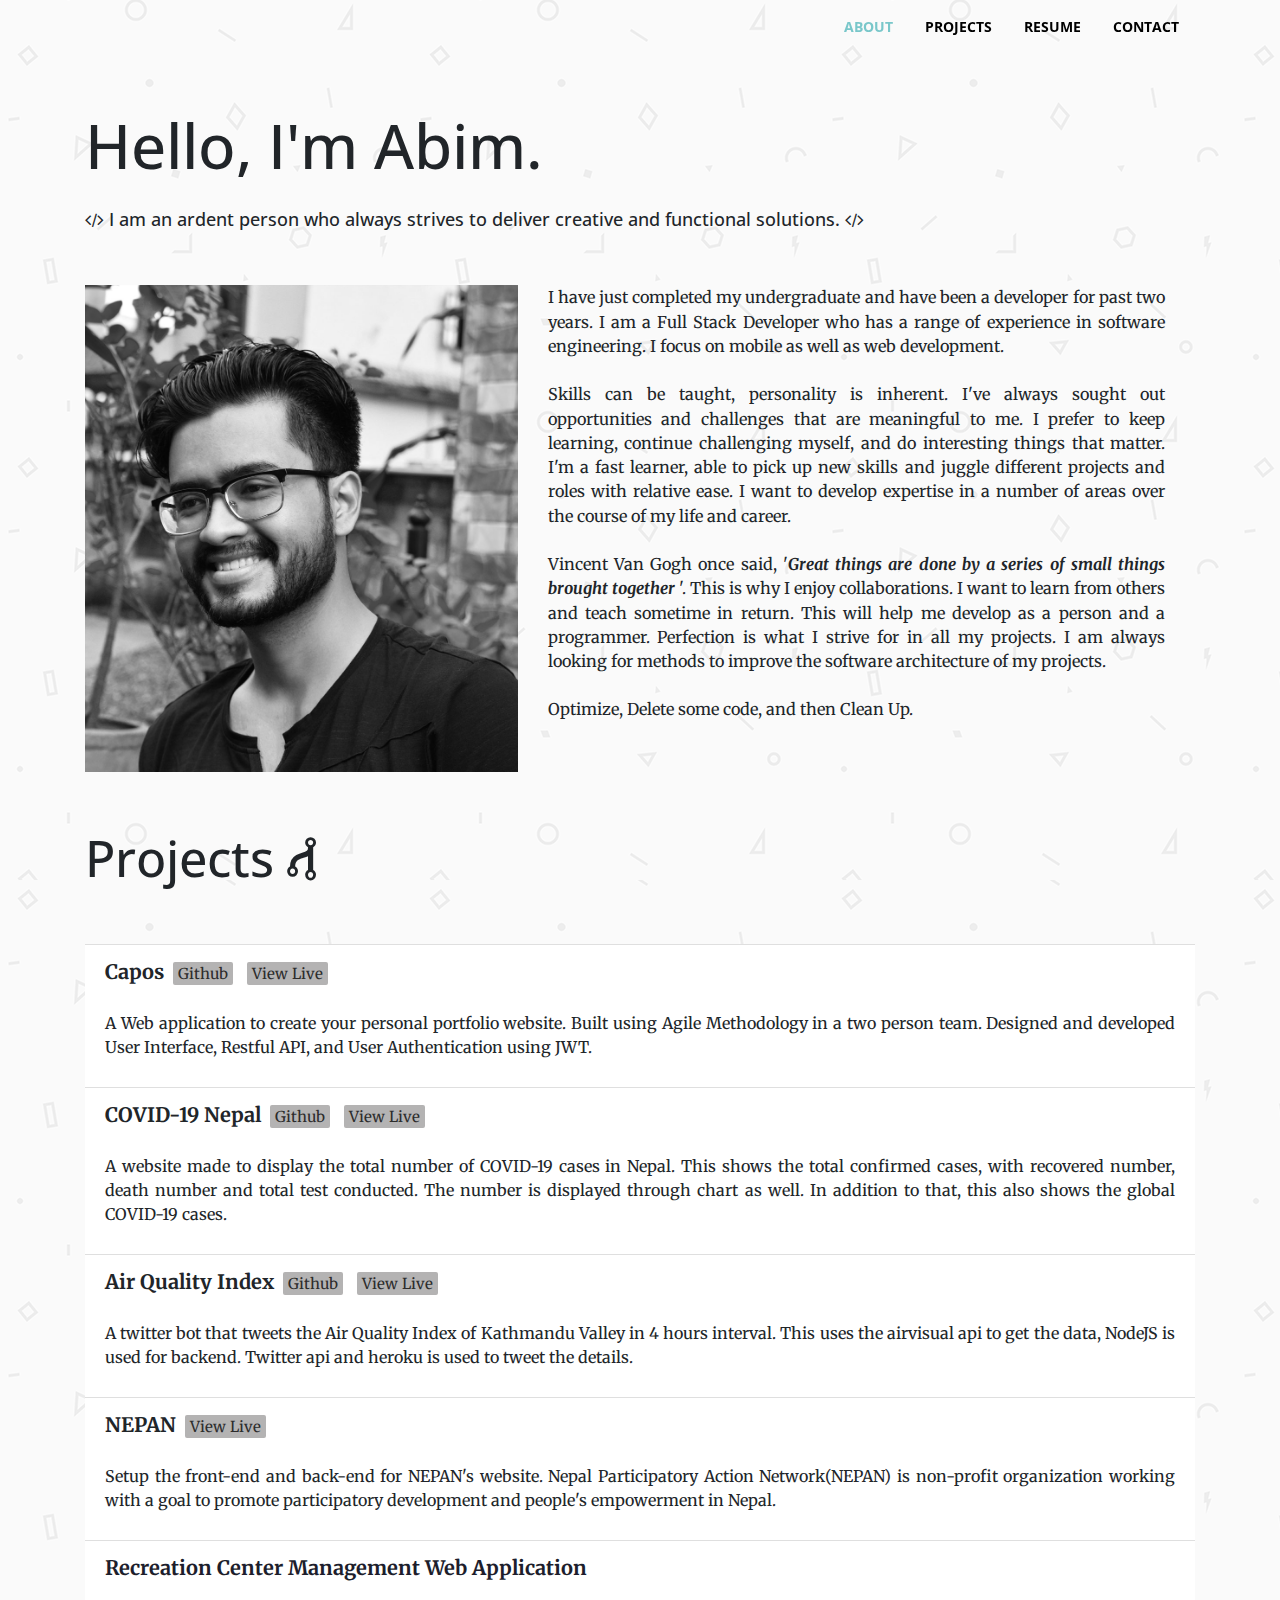
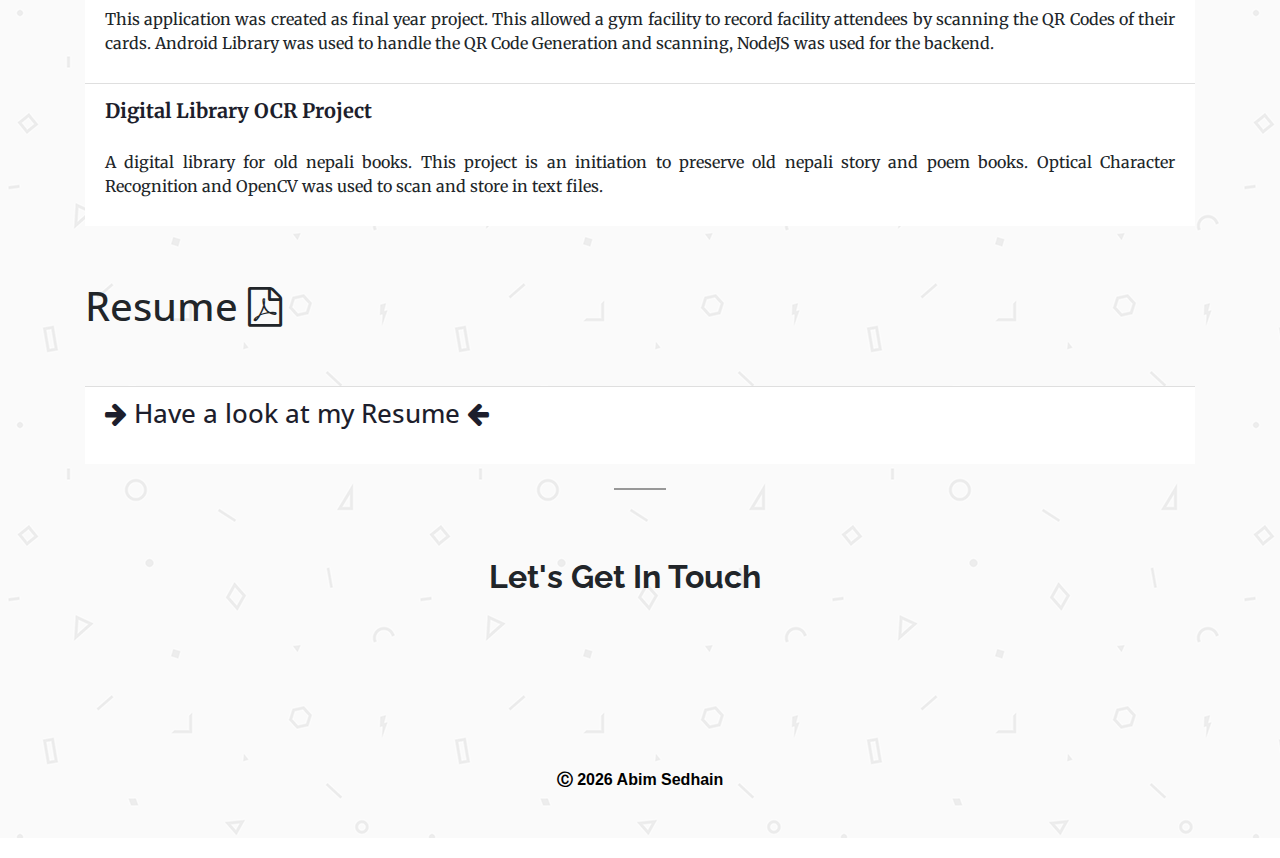
==== commit 100047fa: "removed 'hackathon' section" ====
--- a/index.html
+++ b/index.html
@@ -147,11 +147,9 @@
                     </p>
                 </li>
 
-
-
                 <li class="list-group-item">
                     <span id="p1">NEPAN</span>
-                    <a href="  http://nepan.org.np/">
+                    <a href="http://nepan.org.np/">
                         <span id="live">View Live</span>
                     </a>
                     <br /><br />
@@ -170,7 +168,7 @@
                 </li>
 
                 <li class="list-group-item">
-                    <a href="#"> <span id="p6"> Digital Libarary OCR Project </span></a>
+                    <a href="#"> <span id="p6"> Digital Library OCR Project </span></a>
                     <br /><br />
                     <p class="text-justify">
                         A digital library for old nepali books. This project is an initiation to preserve old nepali story and poem books. Optical Character Recognition and OpenCV was used to scan and store in text files.
@@ -197,26 +195,7 @@
         </div>
     </section>
 
-    <section id="photos">
-        <div class="container" id="sub_photos">
-            <h1 class="subfields">Hackathons <i class="fa fa-user-circle-o fa-1x"></i></h1>
-            <br />
-            <div class="row">
-                <div class="col-sm">
-                    <img src="img/hackathon1.jpg" alt="Asian Hack 2018" class="prof" />
-                    <br/>
-                    <p class="text-center" id="hackathon1">Asian Hack 2018</p>
-
-                </div>
-                <div class="col-sm">
-                    <img src="img/hackathon2.jpg" alt="KU IT Meet v8.0" class="prof" />
-                    <br/>
-                    <p class="text-center" id="hackathon2">KU IT MEET v8.0</p>
-                </div>
-            </div>
-            <br />
-        </div>
-    </section>
+    <hr>
 
     <!--CONTACT SECTION-->
 
@@ -251,8 +230,6 @@
                     </a>
 
                 </div>
-
-
             </div>
         </div>
     </section>
--- a/css/style.css
+++ b/css/style.css
@@ -69,10 +69,6 @@
     text-decoration: none;
 }
 
-#photos {
-    margin-top: -170px;
-}
-
 #contact {
     margin-top: -20px;
 }
@@ -80,4 +76,10 @@
 #resume,
 #project {
     margin-top: -200px;
+}
+
+hr {
+    border: 1px solid rgb(152, 152, 152);
+    width: 100%;
+    margin-bottom: -60px;
 }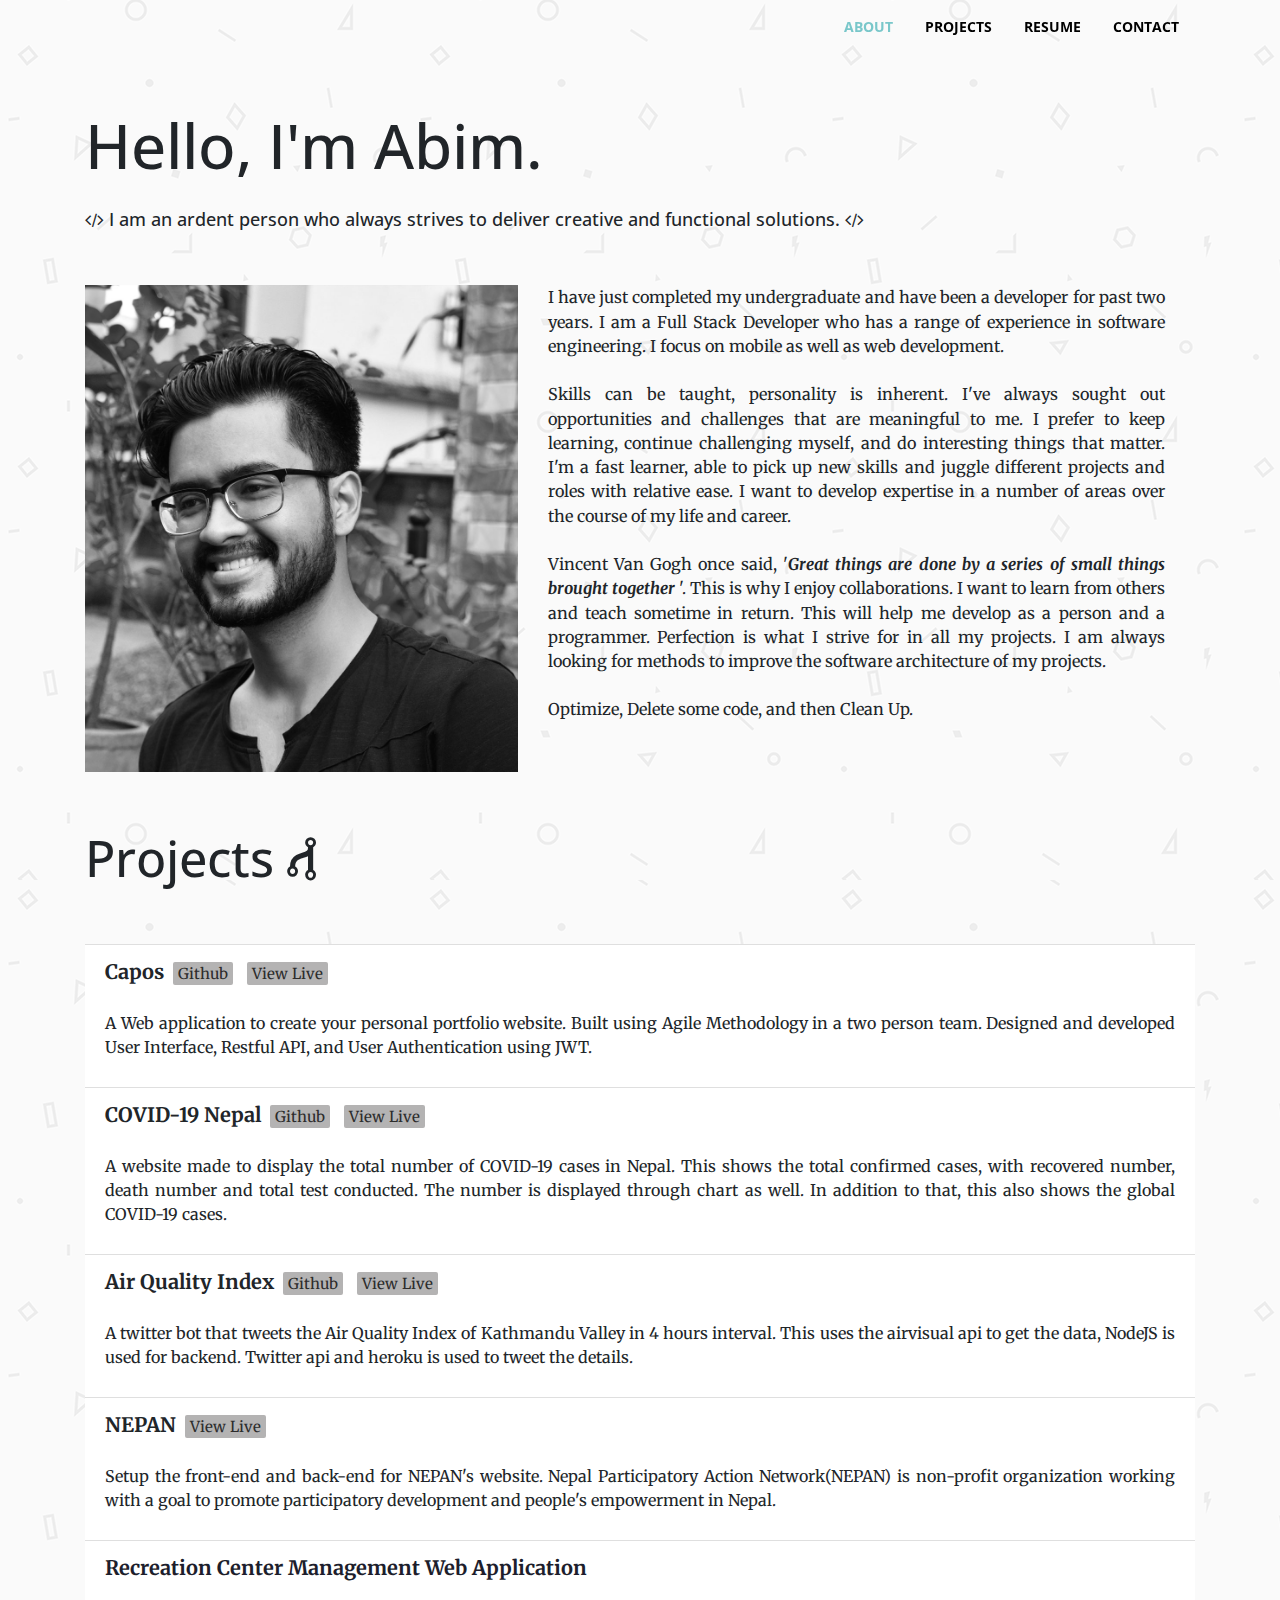
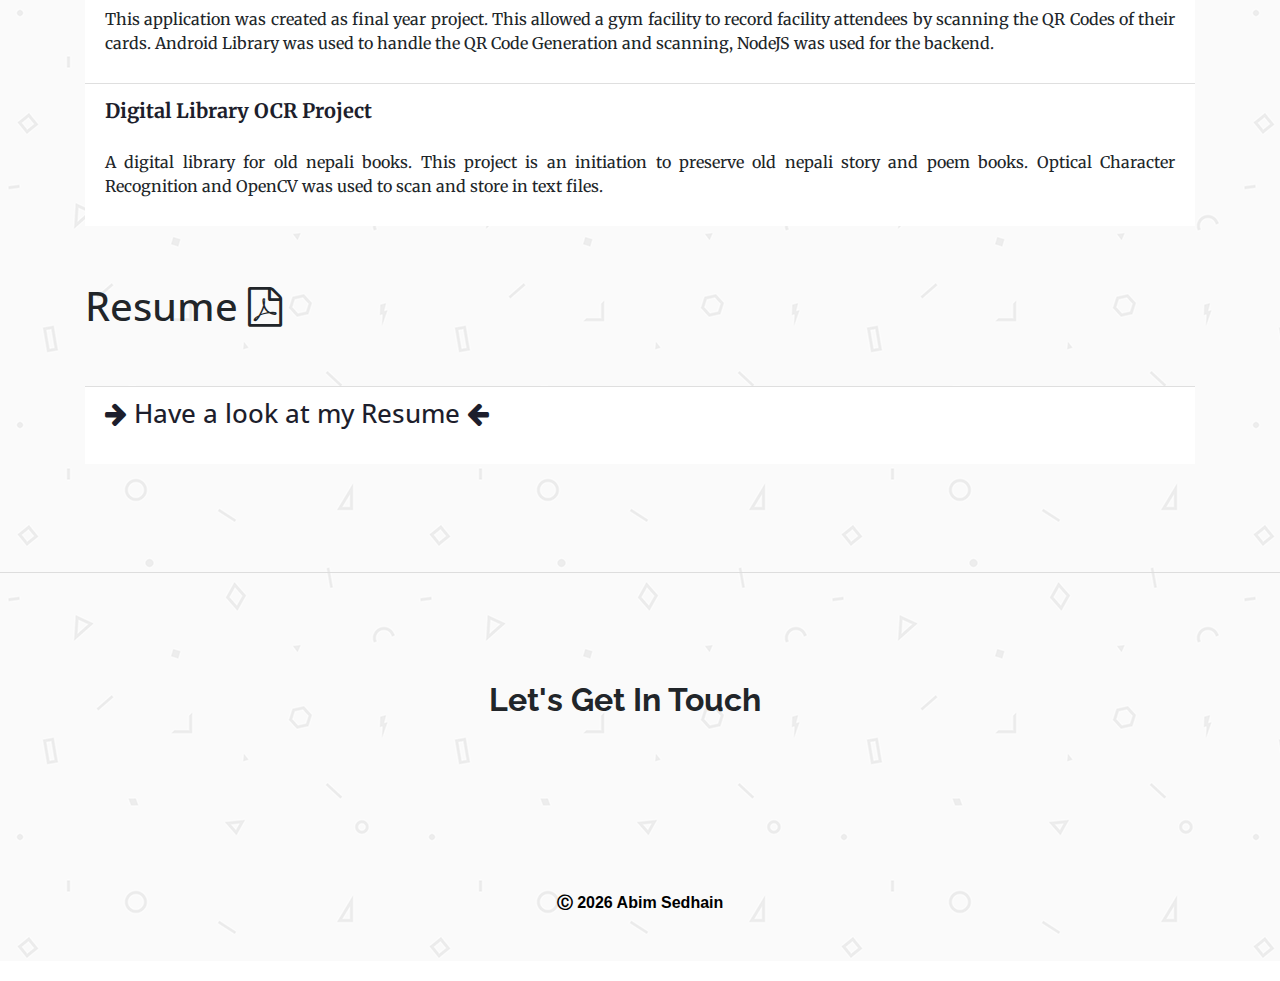
==== commit 28898116: "style: add spacing between sections" ====
--- a/index.html
+++ b/index.html
@@ -195,7 +195,7 @@
         </div>
     </section>
 
-    <hr>
+    <div class="page-divider"></div>
 
     <!--CONTACT SECTION-->
 
--- a/css/style.css
+++ b/css/style.css
@@ -78,8 +78,7 @@
     margin-top: -200px;
 }
 
-hr {
-    border: 1px solid rgb(152, 152, 152);
-    width: 100%;
-    margin-bottom: -60px;
+.page-divider {
+    border-bottom: 1px solid #ddd;
+    margin-top: 100px;
 }